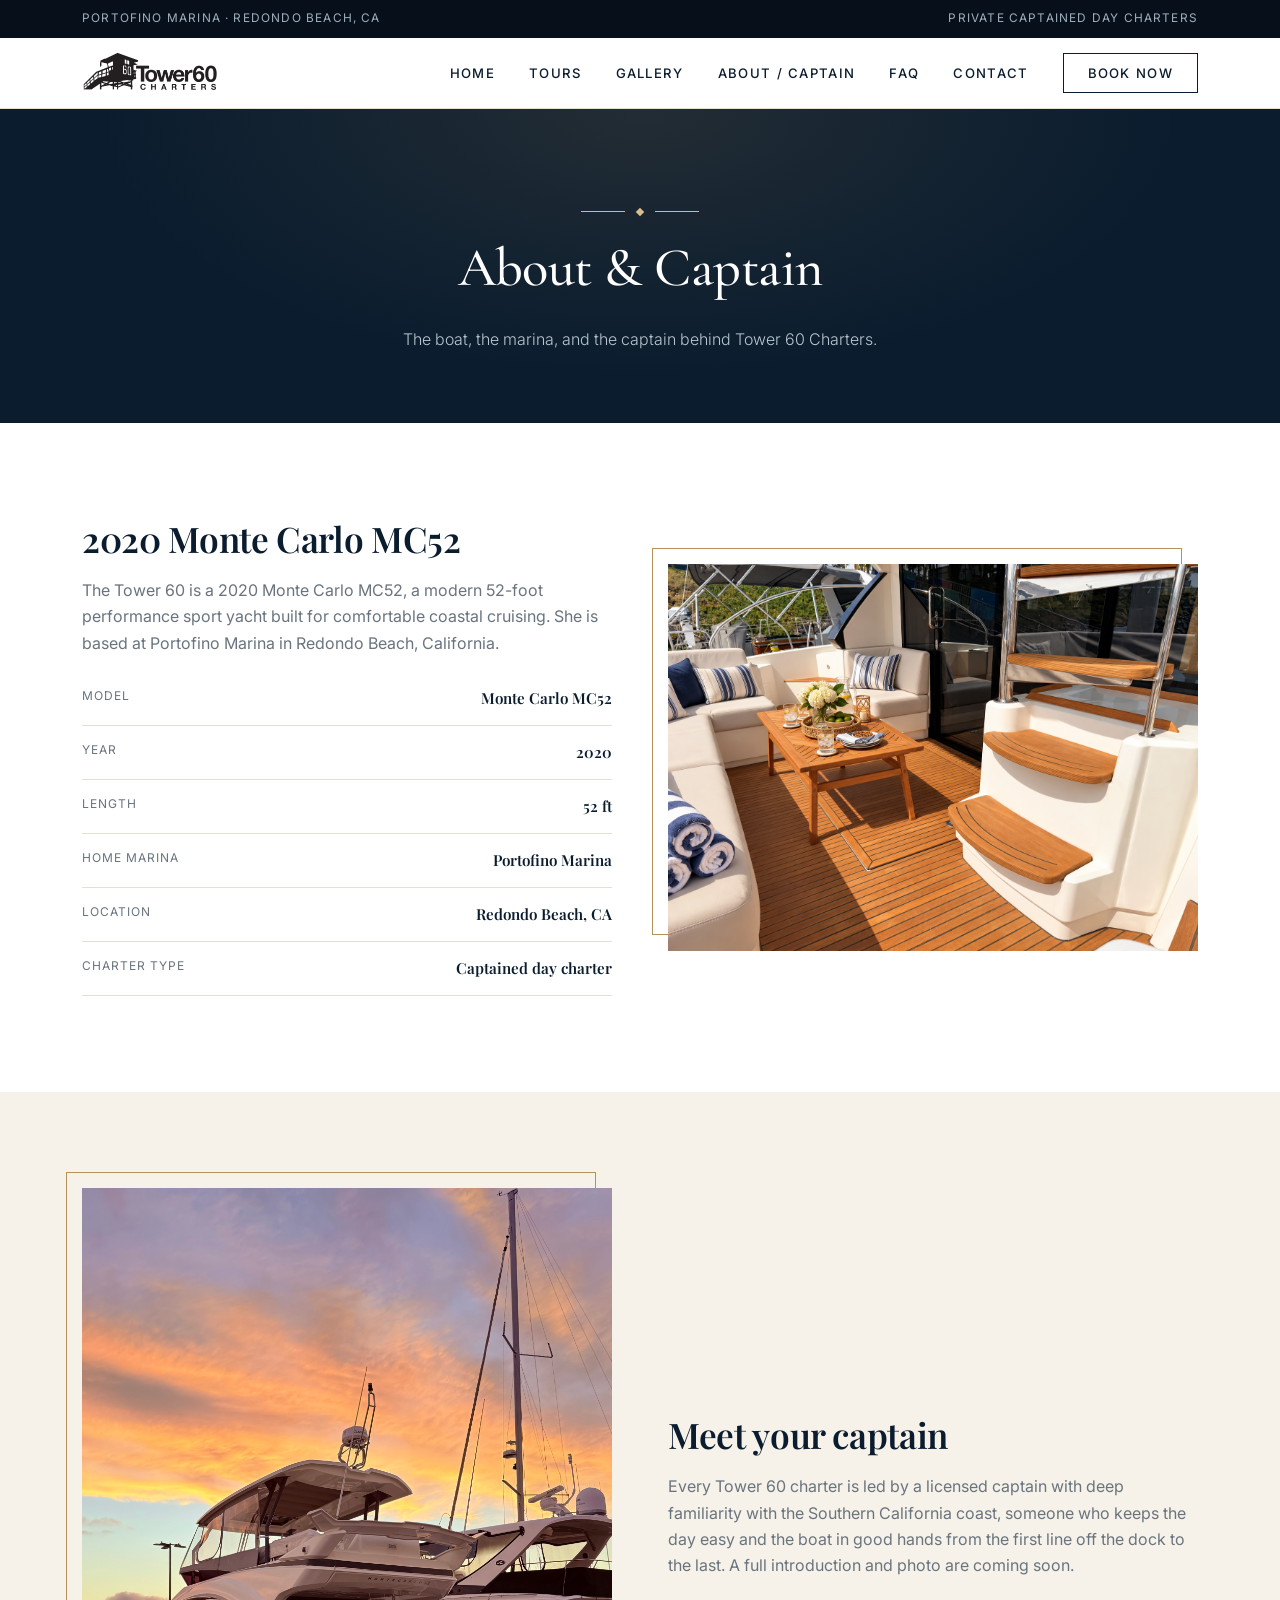
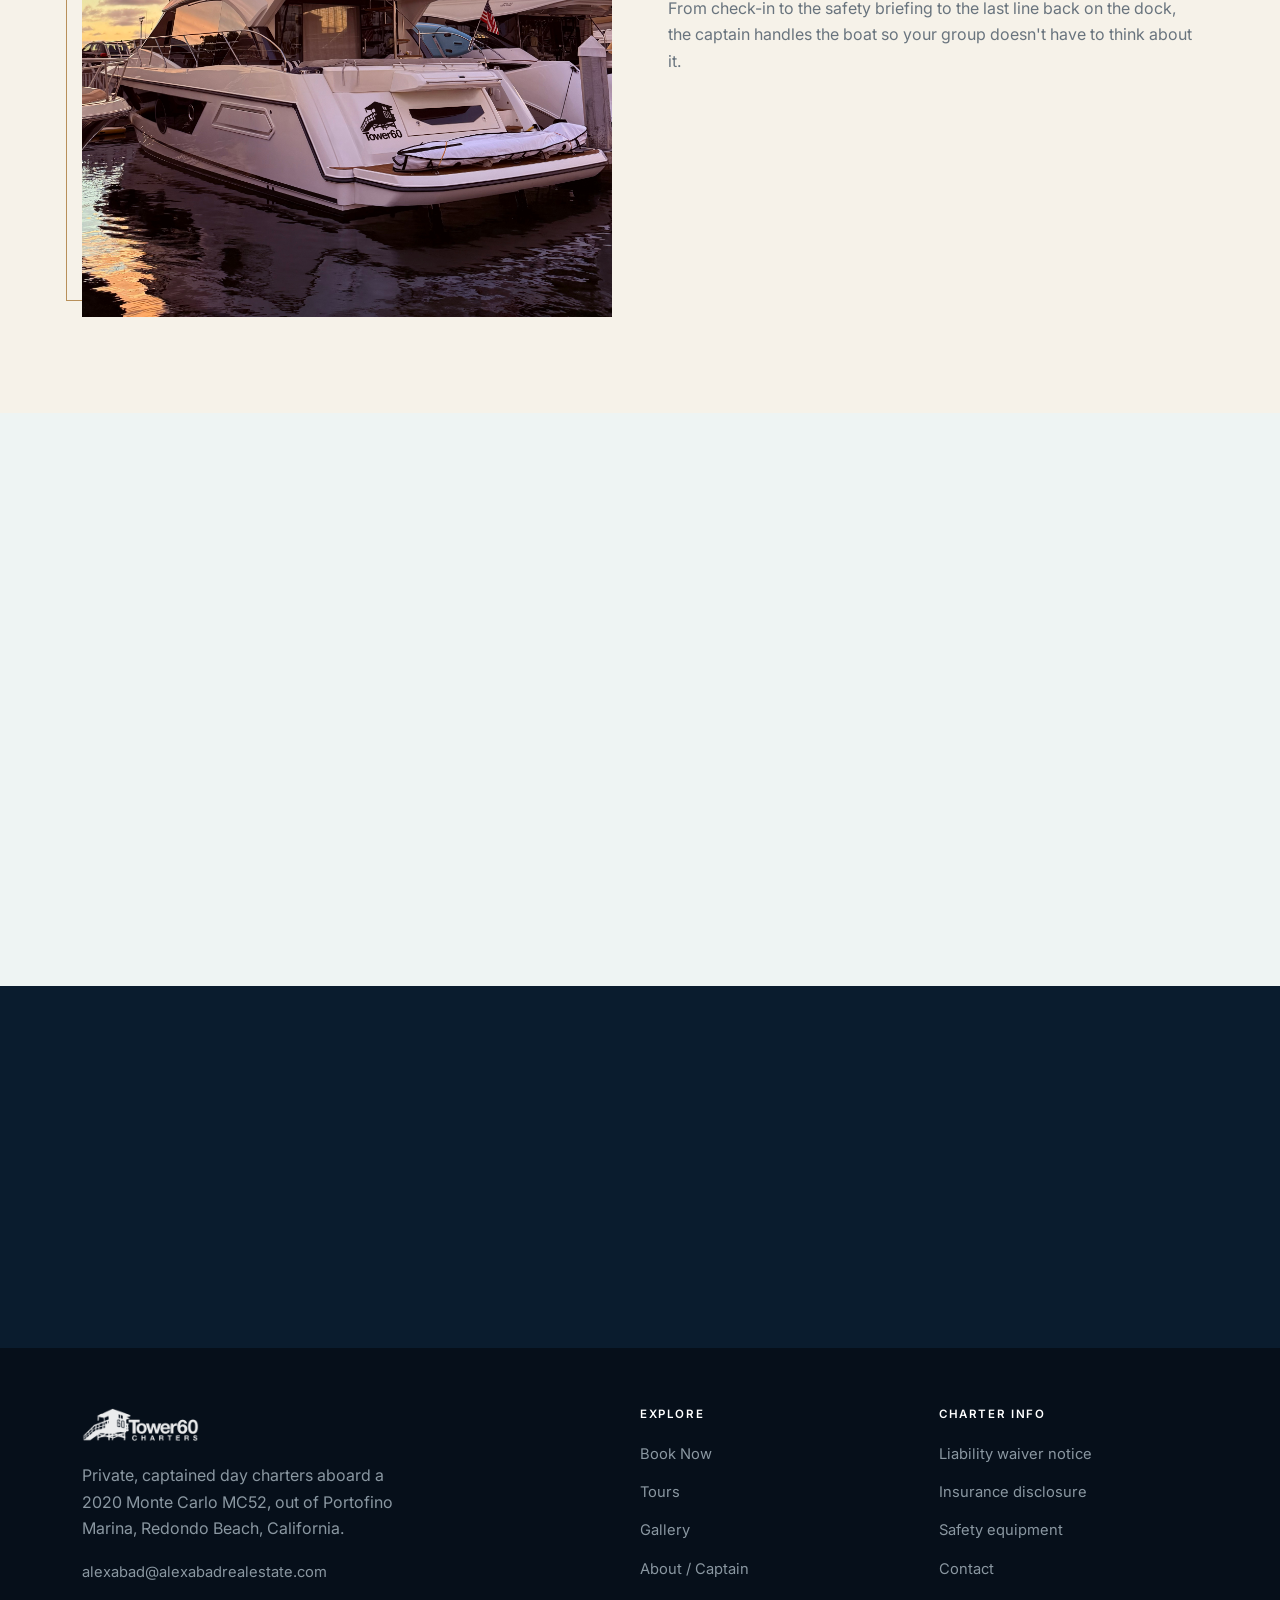
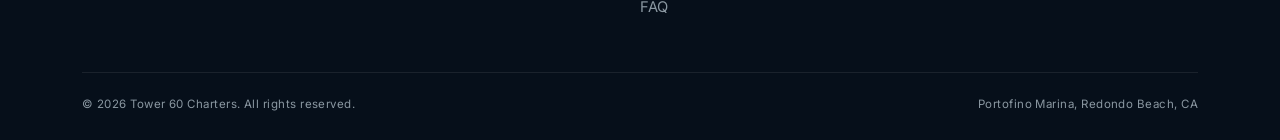
==== about.html @ 5b43f56f "Initial commit: Tower 60 Charters marketing site Multi-page site for private yacht day charters out " ====
<!DOCTYPE html>
<html lang="en">
<head>
<meta charset="UTF-8">
<meta name="viewport" content="width=device-width, initial-scale=1.0">
<title>About &amp; Captain | Tower 60 Charters</title>
<meta name="description" content="About the Tower 60, a 2020 Monte Carlo MC52 based at Portofino Marina, Redondo Beach, California.">
<link rel="preconnect" href="https://fonts.googleapis.com">
<link href="https://fonts.googleapis.com/css2?family=Cormorant+Garamond:ital,wght@0,500;0,600;1,500&family=Playfair+Display:wght@600;700&family=Inter:wght@300;400;500;600;700&display=swap" rel="stylesheet">
<link rel="stylesheet" href="css/styles.css">
</head>
<body>

<div class="utility-bar">
  <div class="container">
    <span>Portofino Marina &middot; Redondo Beach, CA</span>
    <span class="util-right">Private Captained Day Charters</span>
  </div>
</div>

<header class="site-header">
  <div class="nav-wrap">
    <a class="brand" href="index.html">
      <img src="images/logo.png" alt="Tower 60 Charters logo">
    </a>
    <button class="nav-toggle" aria-label="Toggle menu" aria-expanded="false">&#9776;</button>
    <ul class="nav-links">
      <li><a href="index.html">Home</a></li>
      <li><a href="tours.html">Tours</a></li>
      <li><a href="gallery.html">Gallery</a></li>
      <li><a href="about.html">About / Captain</a></li>
      <li><a href="faq.html">FAQ</a></li>
      <li><a href="contact.html">Contact</a></li>
      <li><a href="booking.html" class="nav-cta">Book Now</a></li>
    </ul>
  </div>
</header>

<section class="page-banner">
  <div class="ornament"><span style="background:var(--gold-light);"></span><i style="background:var(--gold-light);"></i><span style="background:var(--gold-light);"></span></div>
  <h1>About &amp; Captain</h1>
  <p>The boat, the marina, and the captain behind Tower 60 Charters.</p>
</section>

<section>
  <div class="container grid-2">
    <div class="reveal">
      <h2>2020 Monte Carlo MC52</h2>
      <p style="color:var(--muted);">The Tower 60 is a 2020 Monte Carlo MC52, a modern 52-foot performance sport yacht built for comfortable coastal cruising. She is based at Portofino Marina in Redondo Beach, California.</p>
      <ul class="specs-list">
        <li><span>Model</span><span>Monte Carlo MC52</span></li>
        <li><span>Year</span><span>2020</span></li>
        <li><span>Length</span><span>52 ft</span></li>
        <li><span>Home marina</span><span>Portofino Marina</span></li>
        <li><span>Location</span><span>Redondo Beach, CA</span></li>
        <li><span>Charter type</span><span>Captained day charter</span></li>
      </ul>
    </div>
    <div class="media-frame reveal">
      <img src="images/salon-interior.png" alt="Aft deck aboard the Tower 60 with marina view">
    </div>
  </div>
</section>

<section class="section-alt">
  <div class="container grid-2">
    <div class="media-frame reveal">
      <img src="images/hero-sunset.jpg" alt="The Tower 60 at Portofino Marina">
    </div>
    <div class="reveal">
      <h2>Meet your captain</h2>
      <p style="color:var(--muted);">Every Tower 60 charter is led by a licensed captain with deep familiarity with the Southern California coast, someone who keeps the day easy and the boat in good hands from the first line off the dock to the last. A full introduction and photo are coming soon.</p>
      <p style="color:var(--muted);">From check-in to the safety briefing to the last line back on the dock, the captain handles the boat so your group doesn't have to think about it.</p>
    </div>
  </div>
</section>

<section class="section-tint">
  <div class="container">
    <div class="section-head reveal">
      <div class="ornament"><span></span><i></i><span></span></div>
      <h2>Why one boat, one captain</h2>
      <p>Tower 60 Charters isn't a fleet or a brokerage. It's one boat, run directly, so every detail stays consistent.</p>
    </div>
    <div class="check-grid reveal">
      <div class="check-item">
        <span class="check-icon">&#9875;</span>
        <div>
          <h4>One point of contact</h4>
          <p>You deal directly with the captain, not a booking desk or a rotating crew.</p>
        </div>
      </div>
      <div class="check-item">
        <span class="check-icon">&#128273;</span>
        <div>
          <h4>Known condition</h4>
          <p>A single, well-maintained 2020 MC52, not a mixed fleet of varying age and upkeep.</p>
        </div>
      </div>
      <div class="check-item">
        <span class="check-icon">&#128198;</span>
        <div>
          <h4>Real availability</h4>
          <p>No overbooked calendar. If a date is offered, the boat and captain are actually free.</p>
        </div>
      </div>
      <div class="check-item">
        <span class="check-icon">&#127760;</span>
        <div>
          <h4>Local knowledge</h4>
          <p>Years on this stretch of coast mean better calls on timing, anchorages, and weather.</p>
        </div>
      </div>
    </div>
  </div>
</section>

<section class="section-navy">
  <div class="container reveal" style="text-align:center;">
    <h2>Want to see her in person?</h2>
    <p style="max-width:520px;margin:0 auto 32px;color:#b9c6cf;">Send an inquiry and we will find a day that works.</p>
    <a href="contact.html" class="btn btn-primary">Send an Inquiry</a>
  </div>
</section>

<footer class="site-footer">
  <div class="container">
    <div class="footer-grid">
      <div>
        <div class="footer-brand">
          <img src="images/logo.png" alt="Tower 60 Charters logo">
        </div>
        <p style="max-width:320px;">Private, captained day charters aboard a 2020 Monte Carlo MC52, out of Portofino Marina, Redondo Beach, California.</p>
        <p style="margin-top:14px;"><a href="mailto:alexabad@alexabadrealestate.com">alexabad@alexabadrealestate.com</a></p>
      </div>
      <div>
        <h4>Explore</h4>
        <ul>
          <li><a href="booking.html">Book Now</a></li>
          <li><a href="tours.html">Tours</a></li>
          <li><a href="gallery.html">Gallery</a></li>
          <li><a href="about.html">About / Captain</a></li>
          <li><a href="faq.html">FAQ</a></li>
        </ul>
      </div>
      <div>
        <h4>Charter Info</h4>
        <ul>
          <li><a href="faq.html#waiver">Liability waiver notice</a></li>
          <li><a href="faq.html#insurance">Insurance disclosure</a></li>
          <li><a href="faq.html#safety">Safety equipment</a></li>
          <li><a href="contact.html">Contact</a></li>
        </ul>
      </div>
    </div>
    <div class="footer-bottom">
      <span>&copy; 2026 Tower 60 Charters. All rights reserved.</span>
      <span>Portofino Marina, Redondo Beach, CA</span>
    </div>
  </div>
</footer>

<script src="js/main.js"></script>
</body>
</html>
---- css/styles.css ----
/* Tower 60 Charters - shared styles */

:root {
  --navy: #0a1c2e;
  --navy-2: #123049;
  --ink: #060f1a;
  --white: #ffffff;
  --cream: #f6f2e9;
  --gold: #b8905a;
  --gold-light: #d9bd8d;
  --teal: #1f5b5e;
  --teal-light: #4f9195;
  --teal-pale: #8fcbce;
  --teal-tint: #eef4f3;
  --coral: #c96a41;
  --coral-light: #e08f66;
  --coral-pale: #f0ab84;
  --text: #1b2530;
  --muted: #69747e;
  --border: #e4dfd2;
  --radius: 2px;
  --max-width: 1180px;
}

* {
  box-sizing: border-box;
}

html {
  scroll-behavior: smooth;
}

body {
  margin: 0;
  font-family: 'Inter', -apple-system, BlinkMacSystemFont, 'Segoe UI', sans-serif;
  color: var(--text);
  background: var(--white);
  line-height: 1.65;
  font-size: 16px;
}

h1, h2, h3, h4 {
  font-family: 'Playfair Display', Georgia, serif;
  color: var(--navy);
  margin: 0 0 0.5em;
  line-height: 1.15;
  font-weight: 600;
  letter-spacing: -0.01em;
}

.display {
  font-family: 'Cormorant Garamond', Georgia, serif;
  font-weight: 500;
}

h1 { font-size: 3.2rem; }
h2 { font-size: 2.2rem; }
h3 { font-size: 1.3rem; }

p {
  margin: 0 0 1em;
}

a {
  color: var(--navy);
  text-decoration: none;
}

a:hover {
  text-decoration: underline;
}

img {
  max-width: 100%;
  display: block;
}

.container {
  max-width: var(--max-width);
  margin: 0 auto;
  padding: 0 32px;
}

/* Ornament divider */
.ornament {
  display: flex;
  align-items: center;
  justify-content: center;
  gap: 12px;
  margin: 0 auto 22px;
}

.ornament span {
  width: 44px;
  height: 1px;
  background: var(--gold);
  display: inline-block;
}

.ornament i {
  width: 6px;
  height: 6px;
  background: var(--gold);
  transform: rotate(45deg);
  display: inline-block;
}

.ornament.left {
  justify-content: flex-start;
}

/* Utility bar */
.utility-bar {
  background: var(--ink);
  color: #9fb0bd;
  font-size: 0.74rem;
  letter-spacing: 0.1em;
  text-transform: uppercase;
}

.utility-bar .container {
  display: flex;
  justify-content: space-between;
  align-items: center;
  padding: 9px 32px;
}

.utility-bar a {
  color: #cbd5db;
}

.utility-bar a:hover {
  color: var(--gold-light);
  text-decoration: none;
}

@media (max-width: 700px) {
  .utility-bar .container { justify-content: center; }
  .utility-bar .util-right { display: none; }
}

/* Header / Nav */
.site-header {
  position: sticky;
  top: 0;
  z-index: 100;
  background: var(--white);
  border-bottom: 1px solid var(--border);
}

.nav-wrap {
  display: flex;
  align-items: center;
  justify-content: space-between;
  padding: 14px 32px;
  max-width: var(--max-width);
  margin: 0 auto;
}

.brand {
  display: flex;
  align-items: center;
  gap: 10px;
}

.brand img {
  height: 42px;
  width: auto;
}

.nav-links {
  display: flex;
  align-items: center;
  gap: 34px;
  list-style: none;
  margin: 0;
  padding: 0;
}

.nav-links a {
  color: var(--navy);
  font-weight: 500;
  font-size: 0.82rem;
  text-transform: uppercase;
  letter-spacing: 0.1em;
}

.nav-links a:hover {
  color: var(--gold);
  text-decoration: none;
}

.nav-cta {
  border: 1px solid var(--navy);
  padding: 11px 24px !important;
  color: var(--navy) !important;
}

.nav-cta:hover {
  background: var(--navy);
  color: var(--white) !important;
}

.nav-toggle {
  display: none;
  background: none;
  border: none;
  font-size: 1.6rem;
  color: var(--navy);
  cursor: pointer;
}

@media (max-width: 860px) {
  .nav-toggle {
    display: block;
  }
  .nav-links {
    position: absolute;
    top: 100%;
    left: 0;
    right: 0;
    background: var(--white);
    flex-direction: column;
    align-items: flex-start;
    gap: 0;
    border-bottom: 1px solid var(--border);
    display: none;
  }
  .nav-links.open {
    display: flex;
  }
  .nav-links li {
    width: 100%;
  }
  .nav-links a {
    display: block;
    padding: 16px 32px;
    border-top: 1px solid var(--border);
    width: 100%;
  }
  .nav-cta {
    margin: 16px 32px;
    display: inline-block;
    border: 1px solid var(--navy) !important;
  }
}

/* Buttons - minimal, letter-spaced, brokerage style */
.btn {
  display: inline-block;
  padding: 16px 34px;
  border-radius: var(--radius);
  font-weight: 600;
  font-size: 0.76rem;
  text-transform: uppercase;
  letter-spacing: 0.14em;
  cursor: pointer;
  border: 1px solid transparent;
  transition: background 0.25s ease, color 0.25s ease, border-color 0.25s ease;
}

.btn-primary {
  background: var(--gold);
  border-color: var(--gold);
  color: var(--navy);
}

.btn-primary:hover {
  background: transparent;
  border-color: var(--gold);
  color: var(--gold-light);
  text-decoration: none;
}

.btn-outline {
  background: transparent;
  border-color: rgba(255,255,255,0.6);
  color: var(--white);
}

.btn-outline:hover {
  background: var(--white);
  border-color: var(--white);
  color: var(--navy);
  text-decoration: none;
}

.btn-outline-navy {
  background: transparent;
  border-color: var(--navy);
  color: var(--navy);
}

.btn-outline-navy:hover {
  background: var(--navy);
  color: var(--white);
  text-decoration: none;
}

.btn-row {
  display: flex;
  gap: 18px;
  flex-wrap: wrap;
}

/* Hero - cinematic, ken burns */
.hero {
  position: relative;
  overflow: hidden;
  color: var(--white);
  display: flex;
  align-items: center;
  min-height: 92vh;
}

.hero-bg {
  position: absolute;
  inset: -20px;
  width: calc(100% + 40px);
  height: calc(100% + 40px);
  object-fit: cover;
  animation: kenburns 24s ease-in-out infinite alternate;
  z-index: 0;
}

.hero::after {
  content: '';
  position: absolute;
  inset: 0;
  background: linear-gradient(180deg, rgba(6,15,26,0.35) 0%, rgba(6,15,26,0.55) 55%, rgba(6,15,26,0.85) 100%);
  z-index: 1;
}

@keyframes kenburns {
  from { transform: scale(1); }
  to { transform: scale(1.12); }
}

.hero-content {
  position: relative;
  z-index: 2;
  max-width: 680px;
  padding: 120px 32px;
}

.hero-content h1 {
  color: var(--white);
  font-family: 'Cormorant Garamond', Georgia, serif;
  font-weight: 500;
  font-size: 4.4rem;
  line-height: 1.08;
  letter-spacing: 0;
}

.hero-content h1 em {
  font-style: italic;
  color: var(--gold-light);
}

.hero-content p {
  font-size: 1.1rem;
  color: #d7dee3;
  max-width: 520px;
  font-weight: 300;
}

@media (max-width: 700px) {
  .hero-content h1 { font-size: 2.8rem; }
  .hero-content { padding: 90px 24px; }
}

/* Page banner (inner pages) */
.page-banner {
  position: relative;
  background: var(--navy);
  color: var(--white);
  padding: 100px 24px 70px;
  text-align: center;
  overflow: hidden;
}

.page-banner::before {
  content: '';
  position: absolute;
  inset: 0;
  background: radial-gradient(ellipse at 50% 0%, rgba(184,144,90,0.14), transparent 60%);
}

.page-banner h1 {
  position: relative;
  color: var(--white);
  font-family: 'Cormorant Garamond', Georgia, serif;
  font-weight: 500;
  font-size: 3.4rem;
}

.page-banner p {
  position: relative;
  color: #b9c6cf;
  max-width: 560px;
  margin: 0 auto;
  font-weight: 300;
}

/* Stats strip */
.stats-strip {
  background: var(--navy);
  color: var(--white);
  padding: 0;
}

.stats-row {
  display: flex;
  flex-wrap: wrap;
}

.stat {
  flex: 1;
  min-width: 150px;
  text-align: center;
  padding: 34px 16px;
  border-right: 1px solid rgba(255,255,255,0.12);
}

.stat:last-child {
  border-right: none;
}

.stat .num {
  font-family: 'Cormorant Garamond', Georgia, serif;
  font-size: 2.5rem;
  color: var(--gold-light);
  display: block;
  line-height: 1;
  margin-bottom: 8px;
}

.stat:nth-child(2) .num { color: var(--teal-pale); }
.stat:nth-child(3) .num { color: var(--coral-pale); }

.stat .label {
  text-transform: uppercase;
  letter-spacing: 0.14em;
  font-size: 0.68rem;
  color: #a9b8c2;
}

/* Sections */
section {
  padding: 96px 0;
}

.section-alt {
  background: var(--cream);
}

.section-navy {
  background: var(--navy);
  color: var(--white);
}

.section-navy h2, .section-navy h3 {
  color: var(--white);
}

.section-head {
  text-align: center;
  max-width: 640px;
  margin: 0 auto 56px;
}

.section-head h2 {
  font-family: 'Cormorant Garamond', Georgia, serif;
  font-size: 2.8rem;
  font-weight: 500;
}

.section-head p {
  color: var(--muted);
  font-size: 1.02rem;
}

.section-navy .section-head p {
  color: #b9c6cf;
}

/* Editorial numbered feature rows (replaces generic icon cards) */
.feature-rows {
  border-top: 1px solid var(--border);
}

.feature-row {
  display: grid;
  grid-template-columns: 110px 1fr;
  gap: 32px;
  padding: 40px 0;
  border-bottom: 1px solid var(--border);
  align-items: start;
}

.feature-num {
  font-family: 'Cormorant Garamond', Georgia, serif;
  font-size: 3.4rem;
  font-weight: 500;
  color: var(--gold);
  line-height: 1;
}

.feature-row:nth-child(2) .feature-num { color: var(--teal); }
.feature-row:nth-child(3) .feature-num { color: var(--coral); }

.feature-row h3 {
  margin-bottom: 10px;
}

.feature-row p {
  color: var(--muted);
  margin: 0;
  max-width: 560px;
}

@media (max-width: 640px) {
  .feature-row { grid-template-columns: 60px 1fr; gap: 18px; padding: 28px 0; }
  .feature-num { font-size: 2.2rem; }
}

/* Grid helpers */
.grid-2 {
  display: grid;
  grid-template-columns: 1fr 1fr;
  gap: 56px;
  align-items: center;
}

@media (max-width: 860px) {
  .grid-2 { grid-template-columns: 1fr; }
}

.grid-3 {
  display: grid;
  grid-template-columns: repeat(3, 1fr);
  gap: 28px;
}

@media (max-width: 860px) {
  .grid-3 { grid-template-columns: 1fr; }
}

.media-frame {
  position: relative;
}

.media-frame::before {
  content: '';
  position: absolute;
  top: -16px;
  left: -16px;
  right: 16px;
  bottom: 16px;
  border: 1px solid var(--gold);
  z-index: 0;
}

.media-frame img {
  position: relative;
  z-index: 1;
}

/* Cards (used sparingly, e.g. contact sidebar) */
.card {
  background: var(--white);
  border: 1px solid var(--border);
  border-top: 2px solid var(--gold);
  border-radius: var(--radius);
  padding: 34px;
}

.card h3 {
  margin-bottom: 0.4em;
}

.icon-badge {
  width: 44px;
  height: 44px;
  border-radius: 50%;
  border: 1px solid var(--gold);
  color: var(--gold);
  display: flex;
  align-items: center;
  justify-content: center;
  font-size: 1.2rem;
  margin-bottom: 16px;
  flex-shrink: 0;
}

/* Reveal on scroll */
.reveal {
  opacity: 0;
  transform: translateY(24px);
  transition: opacity 0.7s ease, transform 0.7s ease;
}

.reveal.in-view {
  opacity: 1;
  transform: translateY(0);
}

/* Quote / statement band */
.statement {
  text-align: center;
  padding: 110px 24px;
  background: var(--white);
}

.statement blockquote {
  font-family: 'Cormorant Garamond', Georgia, serif;
  font-style: italic;
  font-weight: 500;
  font-size: 2.2rem;
  color: var(--navy);
  max-width: 780px;
  margin: 0 auto;
  line-height: 1.4;
}

.statement cite {
  display: block;
  margin-top: 24px;
  font-style: normal;
  text-transform: uppercase;
  letter-spacing: 0.18em;
  font-size: 0.7rem;
  color: var(--gold);
}

/* Gallery / slideshow */
.slideshow {
  position: relative;
  aspect-ratio: 16 / 9;
  overflow: hidden;
  background: var(--ink);
}

.slide {
  position: absolute;
  inset: 0;
  opacity: 0;
  transition: opacity 1s ease;
}

.slide.active {
  opacity: 1;
}

.slide img {
  width: 100%;
  height: 100%;
  object-fit: cover;
}

.slide-caption {
  position: absolute;
  left: 0;
  right: 0;
  bottom: 0;
  padding: 28px 36px;
  background: linear-gradient(180deg, transparent, rgba(6,15,26,0.85));
  color: var(--white);
  font-size: 0.85rem;
  letter-spacing: 0.05em;
  text-transform: uppercase;
}

.slide-nav {
  position: absolute;
  top: 50%;
  transform: translateY(-50%);
  background: rgba(6,15,26,0.5);
  border: 1px solid rgba(255,255,255,0.4);
  color: var(--white);
  width: 42px;
  height: 42px;
  border-radius: 50%;
  display: flex;
  align-items: center;
  justify-content: center;
  cursor: pointer;
  font-size: 1.1rem;
  z-index: 3;
}

.slide-nav.prev { left: 20px; }
.slide-nav.next { right: 20px; }
.slide-nav:hover { background: var(--gold); border-color: var(--gold); color: var(--navy); }

.slide-dots {
  position: absolute;
  bottom: 18px;
  right: 28px;
  display: flex;
  gap: 8px;
  z-index: 3;
}

.slide-dots button {
  width: 8px;
  height: 8px;
  border-radius: 50%;
  border: 1px solid rgba(255,255,255,0.7);
  background: transparent;
  cursor: pointer;
  padding: 0;
}

.slide-dots button.active {
  background: var(--gold);
  border-color: var(--gold);
}

.thumb-row {
  display: grid;
  grid-template-columns: repeat(5, 1fr);
  gap: 12px;
  margin-top: 12px;
}

.thumb {
  aspect-ratio: 1 / 1;
  overflow: hidden;
  cursor: pointer;
  border: 2px solid transparent;
  opacity: 0.6;
  transition: opacity 0.2s ease, border-color 0.2s ease;
}

.thumb img {
  width: 100%;
  height: 100%;
  object-fit: cover;
}

.thumb.active, .thumb:hover {
  opacity: 1;
  border-color: var(--gold);
}

.thumb.video-thumb {
  position: relative;
  background: var(--navy);
}

.thumb.video-thumb::after {
  content: '\25B6';
  position: absolute;
  inset: 0;
  display: flex;
  align-items: center;
  justify-content: center;
  color: var(--gold-light);
  font-size: 1rem;
}

@media (max-width: 640px) {
  .thumb-row { grid-template-columns: repeat(3, 1fr); }
}

.video-placeholder {
  position: relative;
  aspect-ratio: 16 / 9;
  background: linear-gradient(160deg, var(--navy), var(--ink));
  display: flex;
  align-items: center;
  justify-content: center;
  color: var(--white);
  overflow: hidden;
}

.video-placeholder .play-btn {
  width: 76px;
  height: 76px;
  border-radius: 50%;
  border: 1px solid var(--gold);
  display: flex;
  align-items: center;
  justify-content: center;
  font-size: 1.6rem;
  color: var(--gold-light);
  margin-bottom: 18px;
}

.video-placeholder-text {
  text-align: center;
}

/* Notice / placeholder callouts */
.notice {
  border-left: 2px solid var(--gold);
  background: var(--cream);
  border-radius: 0;
  padding: 18px 24px;
  font-size: 0.92rem;
  color: var(--navy);
  margin: 0 0 1.4em;
}

.notice strong {
  color: var(--gold);
}

/* Timeline (sample itinerary) */
.timeline {
  border-left: 1px solid var(--gold);
  padding-left: 32px;
  margin-left: 6px;
}

.timeline-item {
  position: relative;
  padding-bottom: 34px;
}

.timeline-item::before {
  content: '';
  position: absolute;
  left: -37px;
  top: 4px;
  width: 11px;
  height: 11px;
  border-radius: 50%;
  background: var(--cream);
  border: 2px solid var(--gold);
}

.timeline-time {
  font-weight: 700;
  color: var(--gold);
  display: block;
  font-size: 0.72rem;
  letter-spacing: 0.14em;
  text-transform: uppercase;
  margin-bottom: 4px;
}

/* FAQ accordion */
.faq-item {
  border-bottom: 1px solid var(--border);
}

.faq-question {
  width: 100%;
  text-align: left;
  background: none;
  border: none;
  padding: 24px 0;
  font-family: 'Playfair Display', Georgia, serif;
  font-size: 1.1rem;
  color: var(--navy);
  cursor: pointer;
  display: flex;
  justify-content: space-between;
  align-items: center;
  gap: 16px;
}

.faq-answer {
  max-height: 0;
  overflow: hidden;
  transition: max-height 0.25s ease;
  color: var(--muted);
}

.faq-answer p {
  padding-bottom: 24px;
}

.faq-item.open .faq-answer {
  max-height: 400px;
}

.faq-icon {
  font-size: 1.3rem;
  color: var(--gold);
  flex-shrink: 0;
  font-weight: 300;
}

/* Forms */
.form-grid {
  display: grid;
  grid-template-columns: 1fr 1fr;
  gap: 22px;
}

.form-grid .full {
  grid-column: span 2;
}

@media (max-width: 700px) {
  .form-grid { grid-template-columns: 1fr; }
  .form-grid .full { grid-column: span 1; }
}

label {
  display: block;
  font-weight: 600;
  font-size: 0.72rem;
  text-transform: uppercase;
  letter-spacing: 0.1em;
  color: var(--navy);
  margin-bottom: 8px;
}

input, textarea {
  width: 100%;
  padding: 13px 14px;
  border: 1px solid var(--border);
  border-radius: var(--radius);
  font-family: inherit;
  font-size: 0.98rem;
  color: var(--text);
  background: var(--white);
}

input:focus, textarea:focus {
  outline: none;
  border-color: var(--gold);
}

.form-success {
  display: none;
  background: var(--cream);
  border-left: 2px solid var(--gold);
  color: var(--navy);
  padding: 24px 28px;
  border-radius: var(--radius);
}

.form-success.visible {
  display: block;
}

.form-success h3 {
  font-family: 'Cormorant Garamond', Georgia, serif;
  font-size: 1.8rem;
}

/* Contact info list */
.contact-info-list {
  list-style: none;
  padding: 0;
  margin: 0;
}

.contact-info-list li {
  display: flex;
  gap: 14px;
  margin-bottom: 22px;
}

.contact-info-list .icon-badge {
  margin-bottom: 0;
  flex-shrink: 0;
}

.contact-info-list li:nth-child(2) .icon-badge { border-color: var(--teal); color: var(--teal); }
.contact-info-list li:nth-child(3) .icon-badge { border-color: var(--coral); color: var(--coral); }

/* Footer */
.site-footer {
  background: var(--ink);
  color: #8a97a1;
  padding: 60px 0 26px;
}

.footer-grid {
  display: grid;
  grid-template-columns: 2fr 1fr 1fr;
  gap: 40px;
  margin-bottom: 40px;
}

@media (max-width: 700px) {
  .footer-grid { grid-template-columns: 1fr; }
}

.footer-grid h4 {
  color: var(--white);
  font-family: 'Inter', sans-serif;
  font-size: 0.72rem;
  text-transform: uppercase;
  letter-spacing: 0.14em;
  margin-bottom: 18px;
}

.footer-grid ul {
  list-style: none;
  padding: 0;
  margin: 0;
}

.footer-grid li {
  margin-bottom: 12px;
}

.footer-grid a {
  color: #8a97a1;
  font-size: 0.92rem;
}

.footer-grid a:hover {
  color: var(--gold-light);
}

.footer-bottom {
  border-top: 1px solid rgba(255,255,255,0.08);
  padding-top: 22px;
  font-size: 0.72rem;
  letter-spacing: 0.04em;
  display: flex;
  justify-content: space-between;
  flex-wrap: wrap;
  gap: 10px;
}

.footer-brand {
  display: flex;
  align-items: center;
  gap: 10px;
  margin-bottom: 18px;
  filter: brightness(0) invert(1) opacity(0.92);
}

.footer-brand img {
  height: 36px;
}

/* Legal placeholder blocks */
.legal-block {
  border: 1px solid var(--border);
  border-left: 3px solid var(--gold);
  border-radius: var(--radius);
  padding: 28px;
  margin-bottom: 22px;
  background: var(--white);
}

.legal-block.teal { border-left-color: var(--teal); }
.legal-block.coral { border-left-color: var(--coral); }

.legal-block h3 {
  font-size: 1.1rem;
}

/* Specs list */
.specs-list {
  list-style: none;
  padding: 0;
  margin: 0;
}

.specs-list li {
  display: flex;
  justify-content: space-between;
  border-bottom: 1px solid var(--border);
  padding: 14px 0;
  font-size: 0.95rem;
}

.specs-list li span:first-child {
  color: var(--muted);
  text-transform: uppercase;
  letter-spacing: 0.08em;
  font-size: 0.75rem;
}

.specs-list li span:last-child {
  font-family: 'Playfair Display', serif;
  font-weight: 600;
  color: var(--navy);
}

/* Static three-photo row (e.g. homepage gallery preview, no slideshow behavior) */
.photo-row {
  display: grid;
  grid-template-columns: repeat(3, 1fr);
  gap: 16px;
}

.photo-row > div {
  aspect-ratio: 4 / 3;
  overflow: hidden;
  position: relative;
}

.photo-row img {
  width: 100%;
  height: 100%;
  object-fit: cover;
  transition: transform 0.4s ease;
}

.photo-row > div:hover img {
  transform: scale(1.05);
}

@media (max-width: 640px) {
  .photo-row { grid-template-columns: 1fr 1fr; }
  .photo-row > div:last-child { display: none; }
}

/* Tinted section, alternate to .section-alt for rhythm on longer pages */
.section-tint {
  background: var(--teal-tint);
}

/* Small colored tags/labels */
.tag {
  display: inline-block;
  padding: 5px 14px;
  border-radius: 999px;
  font-size: 0.66rem;
  font-weight: 700;
  text-transform: uppercase;
  letter-spacing: 0.1em;
  margin-bottom: 10px;
}

.tag-gold { background: rgba(184,144,90,0.14); color: var(--gold); }
.tag-teal { background: rgba(31,91,94,0.1); color: var(--teal); }
.tag-coral { background: rgba(201,106,65,0.12); color: var(--coral); }

/* Onboard-style checklist grid */
.check-grid {
  display: grid;
  grid-template-columns: 1fr 1fr;
  gap: 28px 40px;
}

@media (max-width: 700px) {
  .check-grid { grid-template-columns: 1fr; }
}

.check-item {
  display: flex;
  gap: 16px;
  align-items: flex-start;
}

.check-icon {
  width: 38px;
  height: 38px;
  border-radius: 50%;
  flex-shrink: 0;
  display: flex;
  align-items: center;
  justify-content: center;
  font-size: 1rem;
  color: var(--white);
  background: var(--gold);
}

.check-item:nth-child(2n) .check-icon { background: var(--teal); }
.check-item:nth-child(3n) .check-icon { background: var(--coral); }

.check-item h4 {
  font-family: 'Inter', sans-serif;
  font-size: 0.98rem;
  font-weight: 600;
  color: var(--navy);
  margin: 0 0 4px;
}

.check-item p {
  color: var(--muted);
  font-size: 0.92rem;
  margin: 0;
}

/* Numbered process steps (e.g. how an inquiry becomes a booking) */
.steps-row {
  display: grid;
  grid-template-columns: repeat(3, 1fr);
  gap: 36px;
}

@media (max-width: 700px) {
  .steps-row { grid-template-columns: 1fr; }
}

.step {
  text-align: center;
}

.step-num {
  width: 54px;
  height: 54px;
  border-radius: 50%;
  background: var(--navy);
  color: var(--white);
  display: flex;
  align-items: center;
  justify-content: center;
  font-family: 'Cormorant Garamond', Georgia, serif;
  font-size: 1.5rem;
  margin: 0 auto 18px;
}

.step:nth-child(2) .step-num { background: var(--teal); }
.step:nth-child(3) .step-num { background: var(--coral); }

.step h3 {
  font-size: 1.1rem;
  margin-bottom: 8px;
}

.step p {
  color: var(--muted);
  font-size: 0.92rem;
  max-width: 280px;
  margin: 0 auto;
}

/* Teal/coral variants of existing icon badge, for variety in lists */
.icon-badge.teal { border-color: var(--teal); color: var(--teal); }
.icon-badge.coral { border-color: var(--coral); color: var(--coral); }
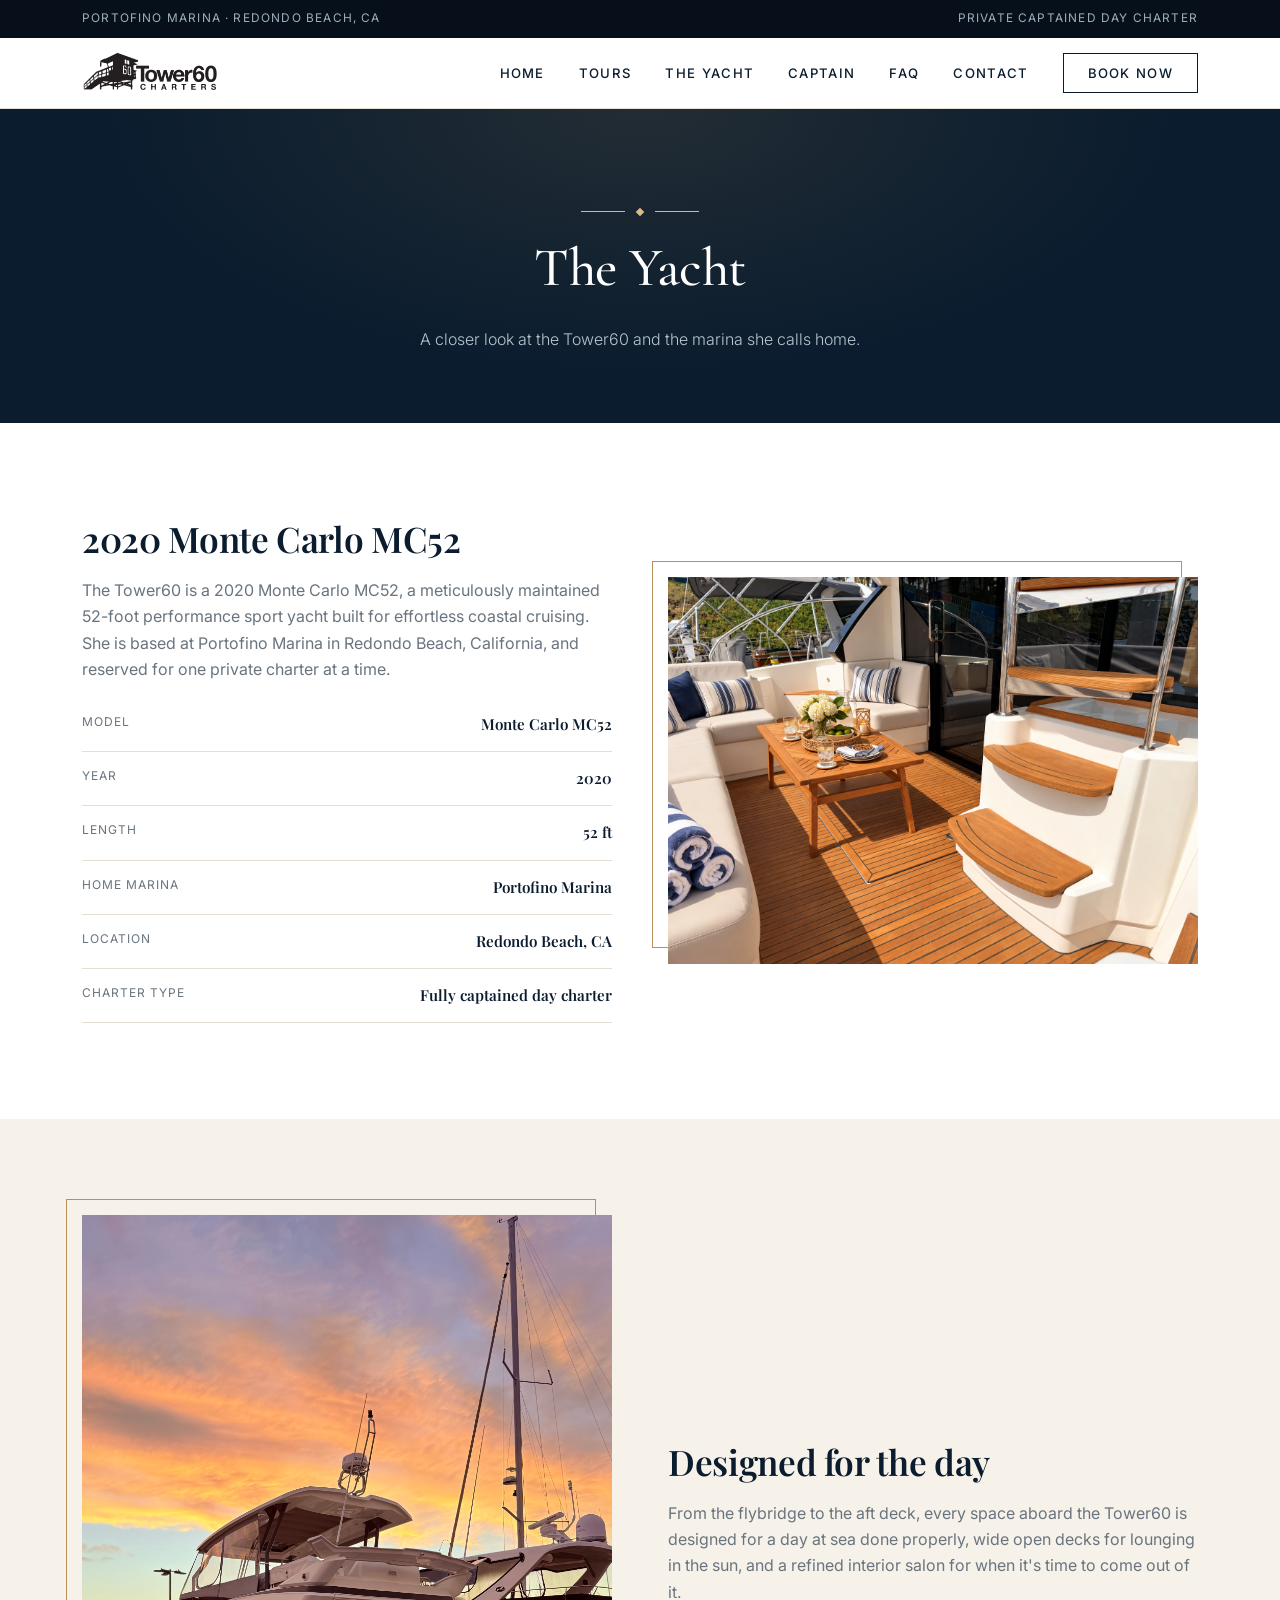
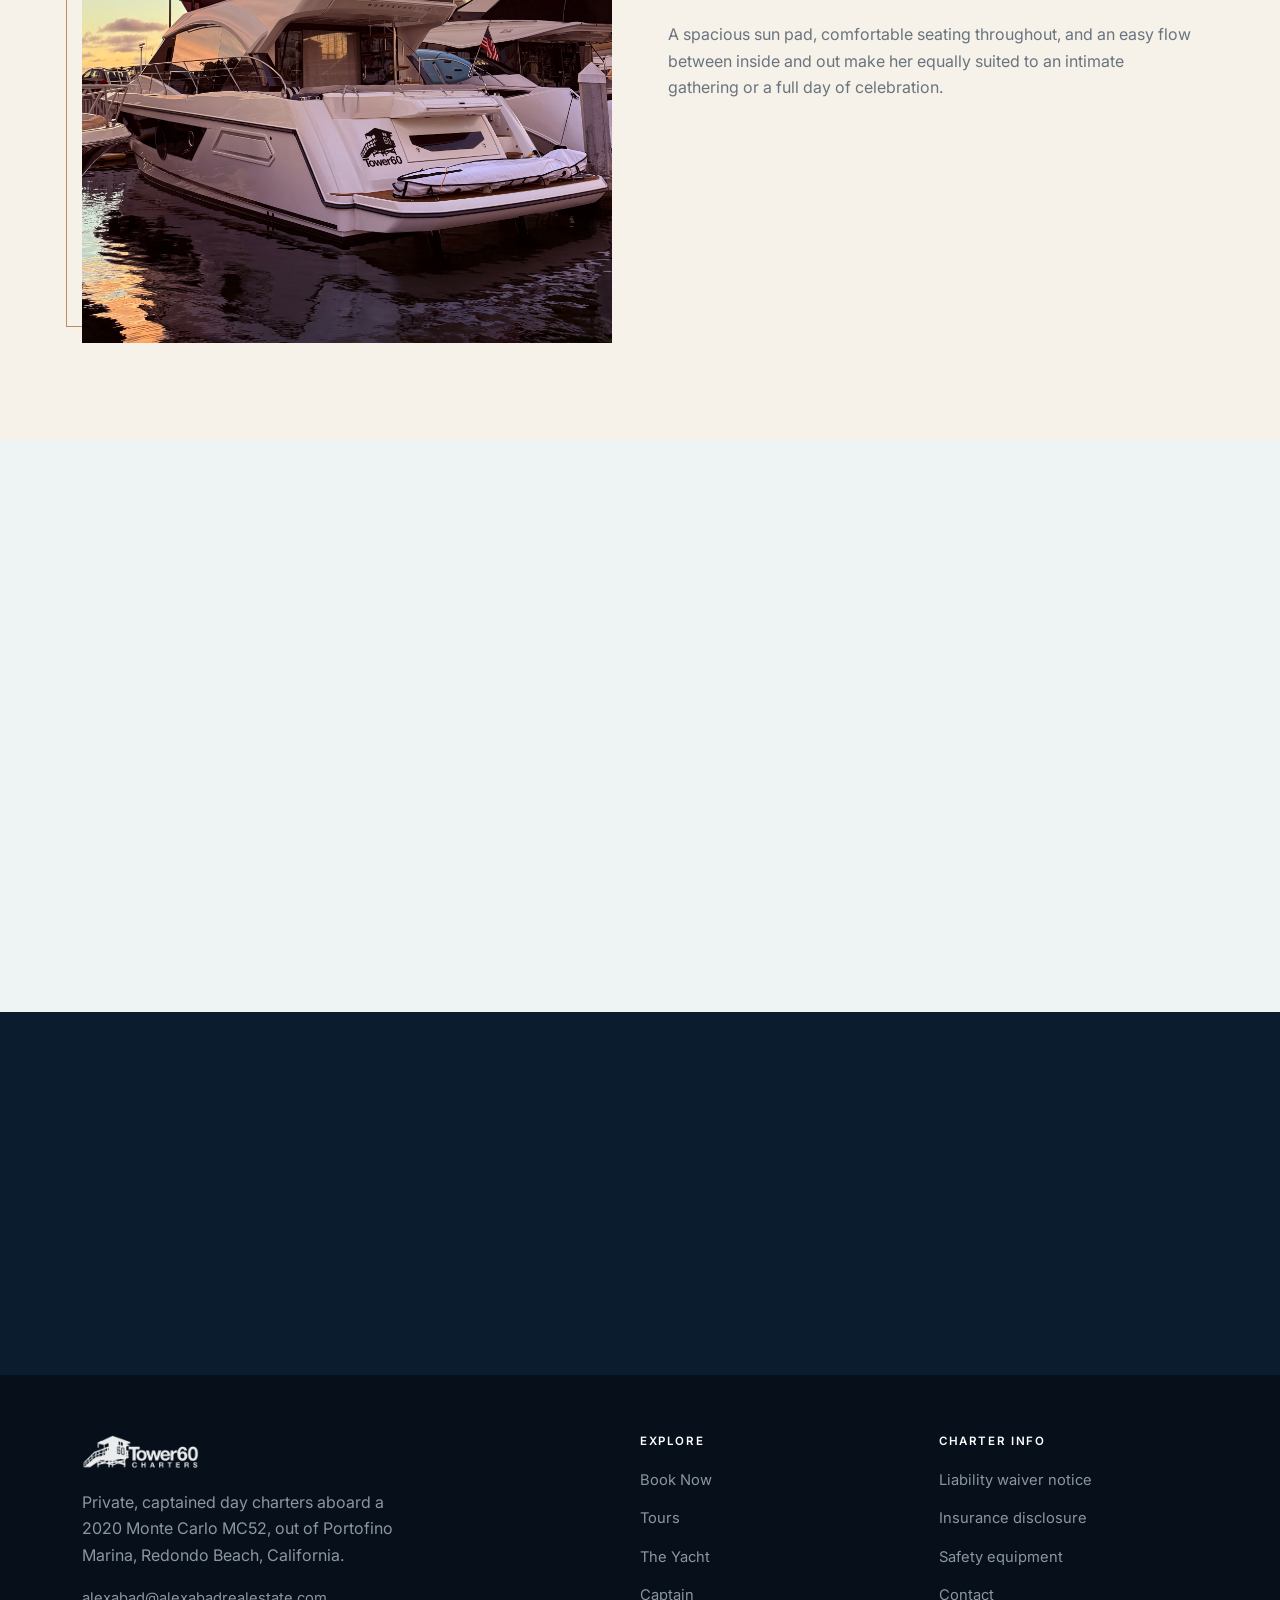
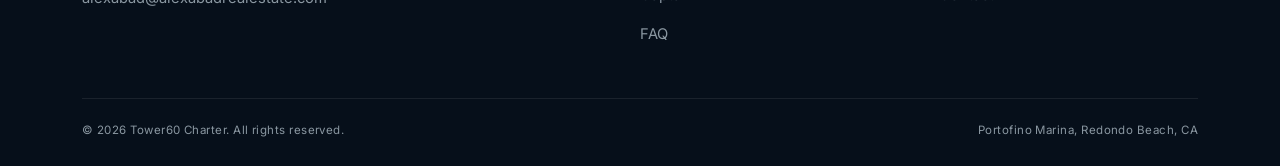
==== commit 2c67a906: "Correct unconfirmed claims: captain-only crew, BYO food/drinks - Remove all references to a private " ====
--- a/about.html
+++ b/about.html
@@ -3,8 +3,8 @@
 <head>
 <meta charset="UTF-8">
 <meta name="viewport" content="width=device-width, initial-scale=1.0">
-<title>About &amp; Captain | Tower 60 Charters</title>
-<meta name="description" content="About the Tower 60, a 2020 Monte Carlo MC52 based at Portofino Marina, Redondo Beach, California.">
+<title>The Yacht | Tower60 Charter</title>
+<meta name="description" content="The Tower60, a 2020 Monte Carlo MC52 reserved for one exclusive charter at a time, based at Portofino Marina, Redondo Beach, California.">
 <link rel="preconnect" href="https://fonts.googleapis.com">
 <link href="https://fonts.googleapis.com/css2?family=Cormorant+Garamond:ital,wght@0,500;0,600;1,500&family=Playfair+Display:wght@600;700&family=Inter:wght@300;400;500;600;700&display=swap" rel="stylesheet">
 <link rel="stylesheet" href="css/styles.css">
@@ -14,21 +14,21 @@
 <div class="utility-bar">
   <div class="container">
     <span>Portofino Marina &middot; Redondo Beach, CA</span>
-    <span class="util-right">Private Captained Day Charters</span>
+    <span class="util-right">Private Captained Day Charter</span>
   </div>
 </div>
 
 <header class="site-header">
   <div class="nav-wrap">
     <a class="brand" href="index.html">
-      <img src="images/logo.png" alt="Tower 60 Charters logo">
+      <img src="images/logo.png" alt="Tower60 Charter logo">
     </a>
     <button class="nav-toggle" aria-label="Toggle menu" aria-expanded="false">&#9776;</button>
     <ul class="nav-links">
       <li><a href="index.html">Home</a></li>
       <li><a href="tours.html">Tours</a></li>
-      <li><a href="gallery.html">Gallery</a></li>
-      <li><a href="about.html">About / Captain</a></li>
+      <li><a href="about.html">The Yacht</a></li>
+      <li><a href="captain.html">Captain</a></li>
       <li><a href="faq.html">FAQ</a></li>
       <li><a href="contact.html">Contact</a></li>
       <li><a href="booking.html" class="nav-cta">Book Now</a></li>
@@ -38,26 +38,26 @@
 
 <section class="page-banner">
   <div class="ornament"><span style="background:var(--gold-light);"></span><i style="background:var(--gold-light);"></i><span style="background:var(--gold-light);"></span></div>
-  <h1>About &amp; Captain</h1>
-  <p>The boat, the marina, and the captain behind Tower 60 Charters.</p>
+  <h1>The Yacht</h1>
+  <p>A closer look at the Tower60 and the marina she calls home.</p>
 </section>
 
 <section>
   <div class="container grid-2">
     <div class="reveal">
       <h2>2020 Monte Carlo MC52</h2>
-      <p style="color:var(--muted);">The Tower 60 is a 2020 Monte Carlo MC52, a modern 52-foot performance sport yacht built for comfortable coastal cruising. She is based at Portofino Marina in Redondo Beach, California.</p>
+      <p style="color:var(--muted);">The Tower60 is a 2020 Monte Carlo MC52, a meticulously maintained 52-foot performance sport yacht built for effortless coastal cruising. She is based at Portofino Marina in Redondo Beach, California, and reserved for one private charter at a time.</p>
       <ul class="specs-list">
         <li><span>Model</span><span>Monte Carlo MC52</span></li>
         <li><span>Year</span><span>2020</span></li>
         <li><span>Length</span><span>52 ft</span></li>
         <li><span>Home marina</span><span>Portofino Marina</span></li>
         <li><span>Location</span><span>Redondo Beach, CA</span></li>
-        <li><span>Charter type</span><span>Captained day charter</span></li>
+        <li><span>Charter type</span><span>Fully captained day charter</span></li>
       </ul>
     </div>
     <div class="media-frame reveal">
-      <img src="images/salon-interior.png" alt="Aft deck aboard the Tower 60 with marina view">
+      <img src="images/salon-interior.png" alt="Aft deck aboard the Tower60 with marina view">
     </div>
   </div>
 </section>
@@ -65,12 +65,12 @@
 <section class="section-alt">
   <div class="container grid-2">
     <div class="media-frame reveal">
-      <img src="images/hero-sunset.jpg" alt="The Tower 60 at Portofino Marina">
+      <img src="images/hero-sunset.jpg" alt="The Tower60 at Portofino Marina">
     </div>
     <div class="reveal">
-      <h2>Meet your captain</h2>
-      <p style="color:var(--muted);">Every Tower 60 charter is led by a licensed captain with deep familiarity with the Southern California coast, someone who keeps the day easy and the boat in good hands from the first line off the dock to the last. A full introduction and photo are coming soon.</p>
-      <p style="color:var(--muted);">From check-in to the safety briefing to the last line back on the dock, the captain handles the boat so your group doesn't have to think about it.</p>
+      <h2>Designed for the day</h2>
+      <p style="color:var(--muted);">From the flybridge to the aft deck, every space aboard the Tower60 is designed for a day at sea done properly, wide open decks for lounging in the sun, and a refined interior salon for when it's time to come out of it.</p>
+      <p style="color:var(--muted);">A spacious sun pad, comfortable seating throughout, and an easy flow between inside and out make her equally suited to an intimate gathering or a full day of celebration.</p>
     </div>
   </div>
 </section>
@@ -79,36 +79,36 @@
   <div class="container">
     <div class="section-head reveal">
       <div class="ornament"><span></span><i></i><span></span></div>
-      <h2>Why one boat, one captain</h2>
-      <p>Tower 60 Charters isn't a fleet or a brokerage. It's one boat, run directly, so every detail stays consistent.</p>
+      <h2>Why this yacht</h2>
+      <p>Tower60 Charter isn't a fleet or a brokerage. It's one meticulously kept yacht, reserved exclusively for you.</p>
     </div>
     <div class="check-grid reveal">
       <div class="check-item">
         <span class="check-icon">&#9875;</span>
         <div>
-          <h4>One point of contact</h4>
-          <p>You deal directly with the captain, not a booking desk or a rotating crew.</p>
+          <h4>Exclusively yours</h4>
+          <p>No other guests, no shared charter. The yacht and captain are reserved entirely for your group.</p>
         </div>
       </div>
       <div class="check-item">
         <span class="check-icon">&#128273;</span>
         <div>
           <h4>Known condition</h4>
-          <p>A single, well-maintained 2020 MC52, not a mixed fleet of varying age and upkeep.</p>
+          <p>A single, meticulously maintained 2020 MC52, not a mixed fleet of varying age and upkeep.</p>
         </div>
       </div>
       <div class="check-item">
         <span class="check-icon">&#128198;</span>
         <div>
           <h4>Real availability</h4>
-          <p>No overbooked calendar. If a date is offered, the boat and captain are actually free.</p>
+          <p>No overbooked calendar. If a date is offered, the yacht and captain are actually free.</p>
         </div>
       </div>
       <div class="check-item">
         <span class="check-icon">&#127760;</span>
         <div>
           <h4>Local knowledge</h4>
-          <p>Years on this stretch of coast mean better calls on timing, anchorages, and weather.</p>
+          <p>Years of experience on this stretch of coast mean better calls on timing, anchorages, and weather.</p>
         </div>
       </div>
     </div>
@@ -128,7 +128,7 @@
     <div class="footer-grid">
       <div>
         <div class="footer-brand">
-          <img src="images/logo.png" alt="Tower 60 Charters logo">
+          <img src="images/logo.png" alt="Tower60 Charter logo">
         </div>
         <p style="max-width:320px;">Private, captained day charters aboard a 2020 Monte Carlo MC52, out of Portofino Marina, Redondo Beach, California.</p>
         <p style="margin-top:14px;"><a href="mailto:alexabad@alexabadrealestate.com">alexabad@alexabadrealestate.com</a></p>
@@ -138,8 +138,8 @@
         <ul>
           <li><a href="booking.html">Book Now</a></li>
           <li><a href="tours.html">Tours</a></li>
-          <li><a href="gallery.html">Gallery</a></li>
-          <li><a href="about.html">About / Captain</a></li>
+          <li><a href="about.html">The Yacht</a></li>
+          <li><a href="captain.html">Captain</a></li>
           <li><a href="faq.html">FAQ</a></li>
         </ul>
       </div>
@@ -154,7 +154,7 @@
       </div>
     </div>
     <div class="footer-bottom">
-      <span>&copy; 2026 Tower 60 Charters. All rights reserved.</span>
+      <span>&copy; 2026 Tower60 Charter. All rights reserved.</span>
       <span>Portofino Marina, Redondo Beach, CA</span>
     </div>
   </div>
--- a/css/styles.css
+++ b/css/styles.css
@@ -1,4 +1,4 @@
-/* Tower 60 Charters - shared styles */
+/* Tower60 Charter - shared styles */
 
 :root {
   --navy: #0a1c2e;
